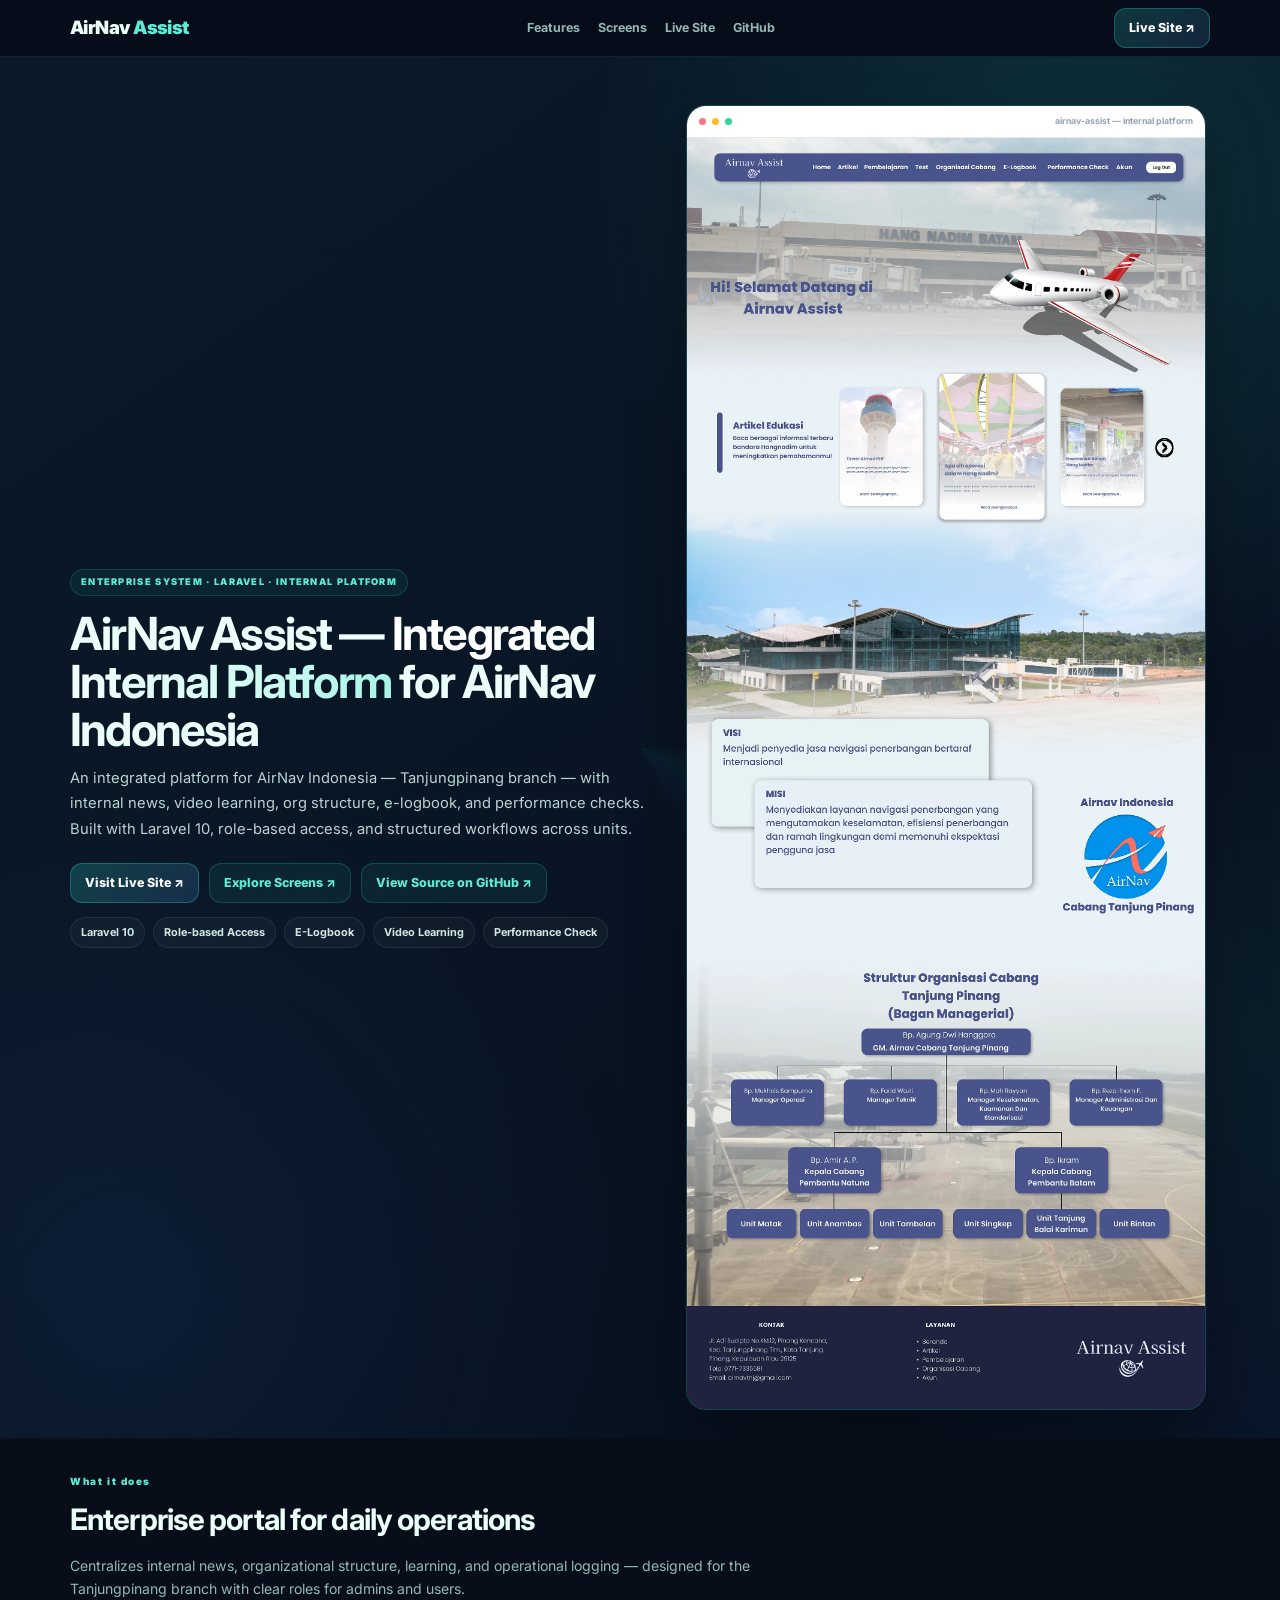
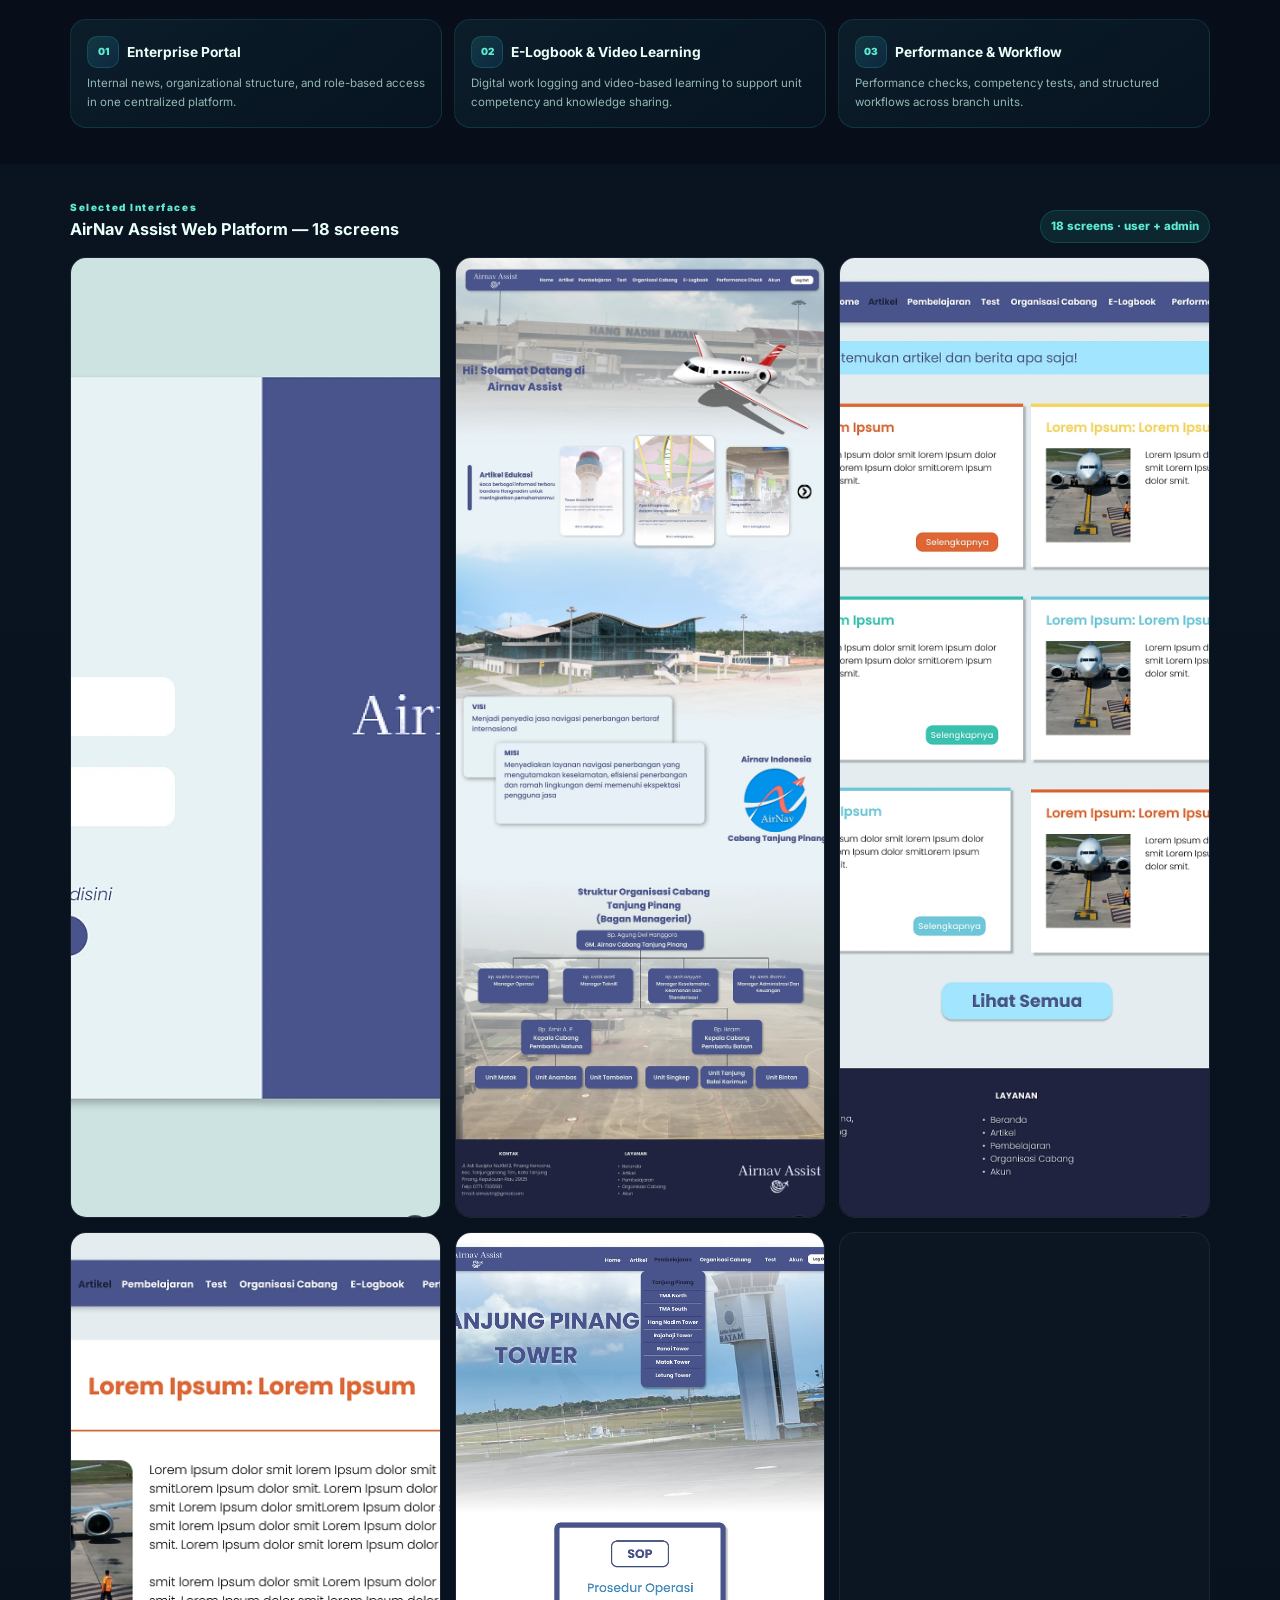
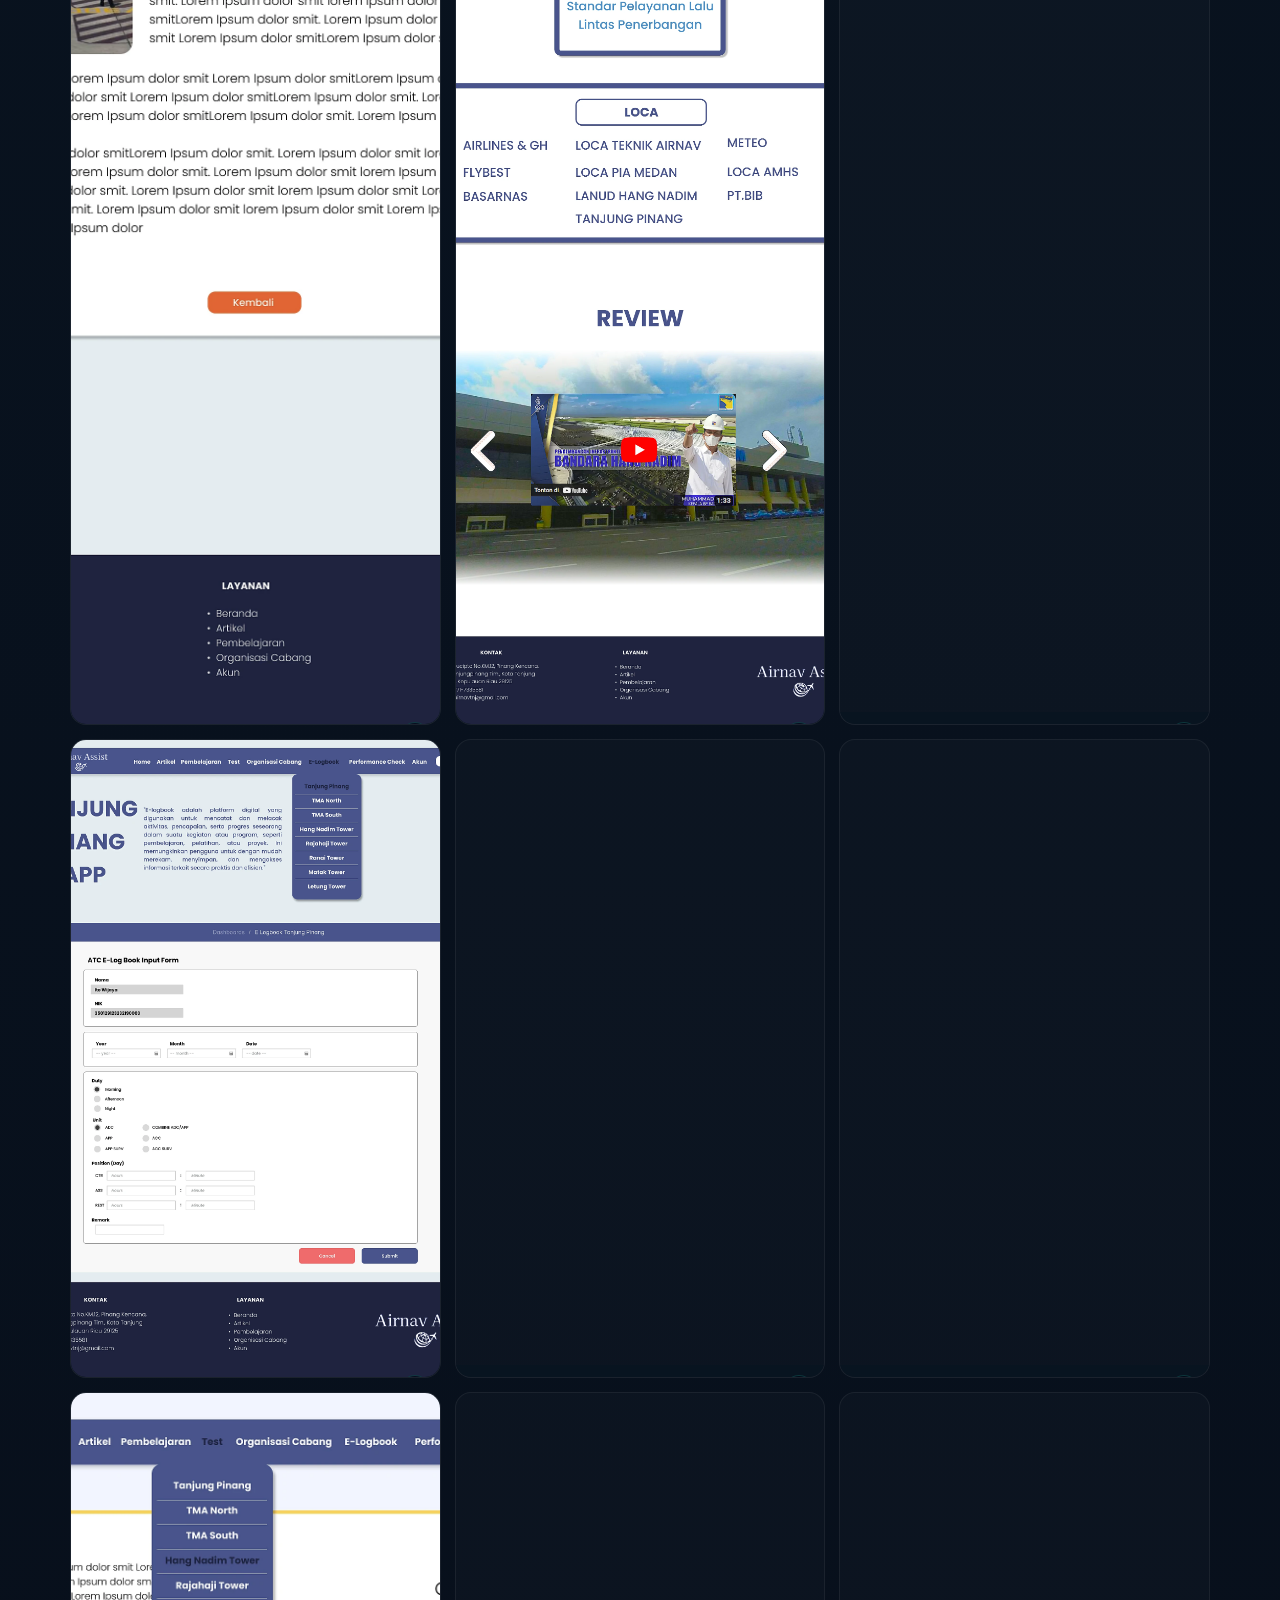
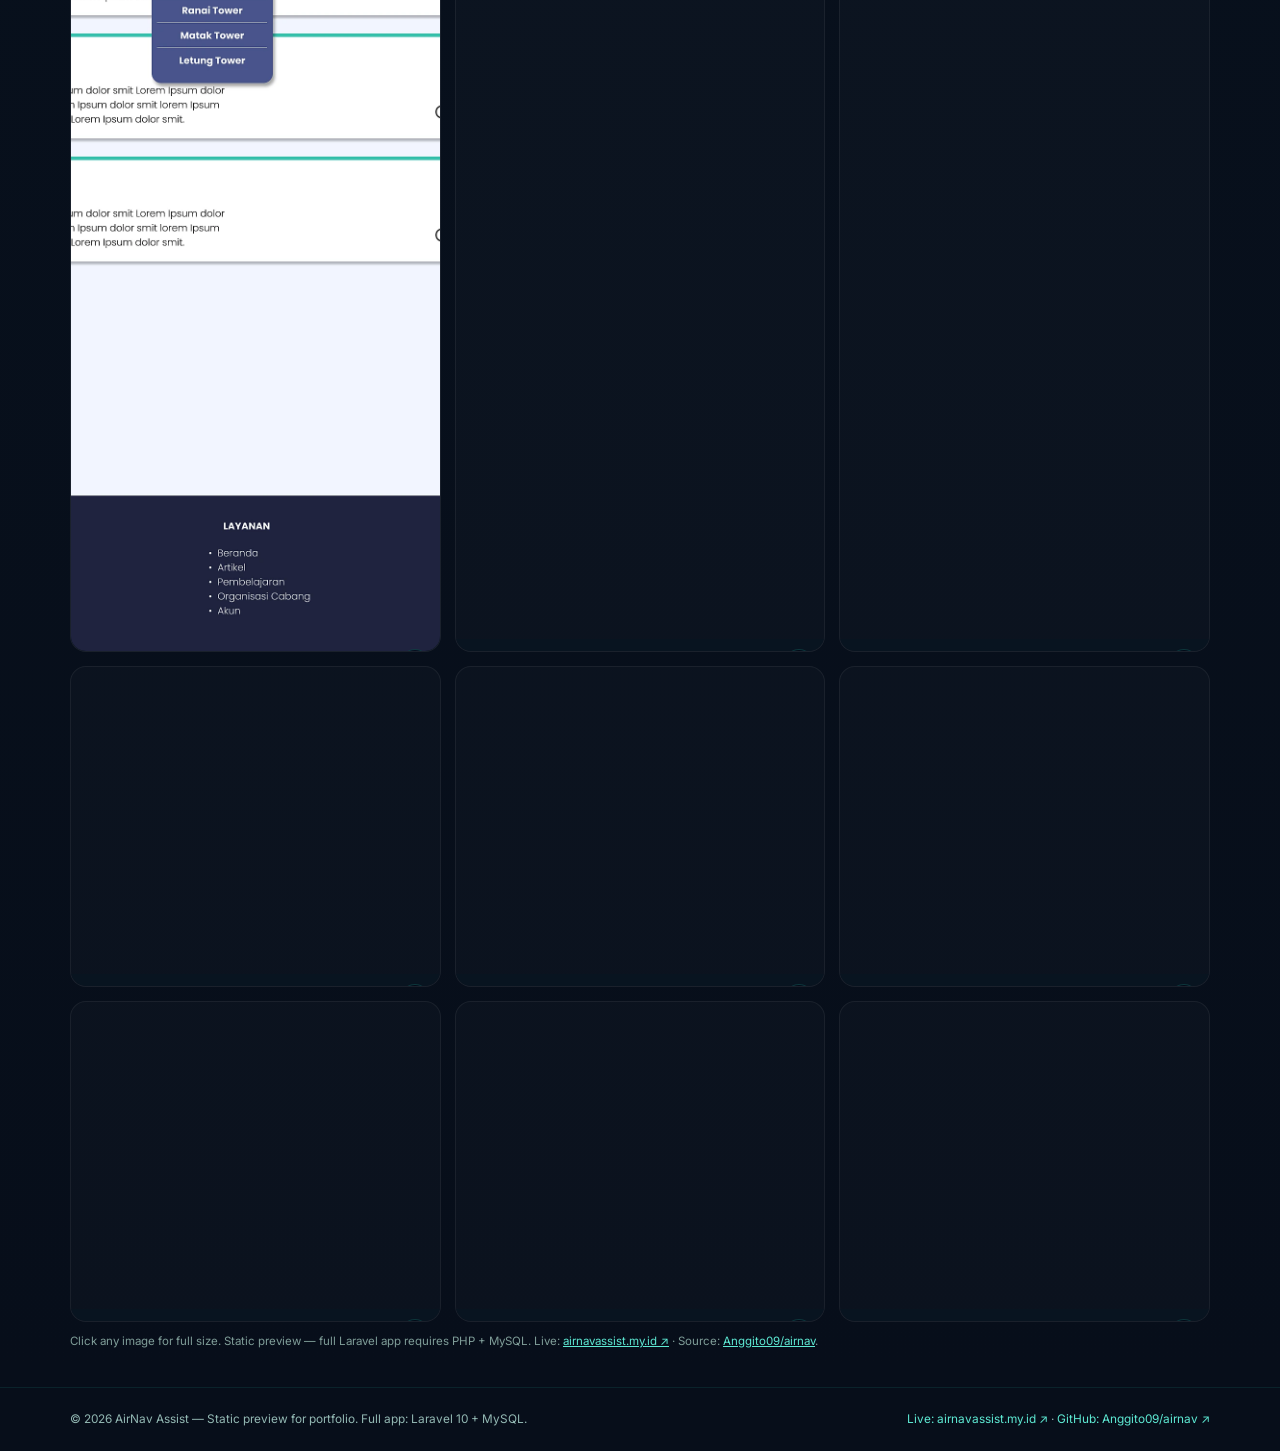
==== airnav-preview/index.html @ 6dcda66e "feat: AirNav Assist live site + updated GitHub links - Card title now full: AirNav Assist - Integrat" ====
<!DOCTYPE html>
<html lang="en">
<head>
<meta charset="UTF-8">
<meta name="viewport" content="width=device-width, initial-scale=1.0">
<title>AirNav Assist — Integrated Internal Platform for AirNav Indonesia</title>
<meta name="description" content="AirNav Assist — Integrated internal platform for AirNav Indonesia Tanjungpinang branch. Internal news, e-logbook, video learning, org structure & performance checks. Laravel enterprise system.">
<link rel="preconnect" href="https://fonts.googleapis.com">
<link rel="preconnect" href="https://fonts.gstatic.com" crossorigin>
<link href="https://fonts.googleapis.com/css2?family=Inter:wght@400;500;600;700;800;900&display=swap" rel="stylesheet">
<style>
*{box-sizing:border-box;margin:0;padding:0}
:root{--teal:#2dd4bf;--teal2:#5eead4;--blue:#60a5fa;--bg:#070e1a;--card:#0d1f2e;--muted:#93b8b3;--line:rgba(45,212,191,.14)}
html{scroll-behavior:smooth}
body{font-family:'Inter',system-ui,sans-serif;background:var(--bg);color:#eafff9;line-height:1.6;overflow-x:hidden}
a{color:inherit;text-decoration:none}
.container{max-width:1180px;margin:0 auto;padding:0 20px}
.nav{position:sticky;top:0;z-index:50;backdrop-filter:blur(14px);background:rgba(7,14,26,.78);border-bottom:1px solid rgba(45,212,191,.12)}
.nav-inner{display:flex;align-items:center;justify-content:space-between;gap:16px;min-height:56px}
.brand{font-weight:900;letter-spacing:-.03em;font-size:1.15rem}
.brand span{color:var(--teal2)}
.nav-links{display:flex;gap:18px;flex-wrap:wrap;font-size:.78rem;font-weight:700;color:var(--muted)}
.nav-links a:hover{color:var(--teal2)}
.btn{display:inline-flex;align-items:center;gap:8px;min-height:40px;padding:9px 14px;border-radius:12px;border:1px solid rgba(45,212,191,.22);background:rgba(45,212,191,.08);color:var(--teal2);font-size:.78rem;font-weight:800;transition:transform .2s,background .2s,border-color .2s}
.btn:hover{transform:translateY(-2px);background:rgba(45,212,191,.14);border-color:rgba(45,212,191,.35)}
.btn.primary{background:linear-gradient(135deg,rgba(45,212,191,.22),rgba(96,165,250,.16));color:#fff;border-color:rgba(45,212,191,.32)}
.hero{position:relative;overflow:hidden;padding:48px 0 28px;background:radial-gradient(circle at 85% 10%,rgba(45,212,191,.14),transparent 30%),radial-gradient(circle at 10% 90%,rgba(59,130,246,.08),transparent 30%),linear-gradient(145deg,#0a1a2a,#07101e)}
.hero::after{content:"";position:absolute;inset:-40%;background:conic-gradient(from 180deg,transparent 0 74%,rgba(45,212,191,.06) 82%,rgba(59,130,246,.05) 88%,transparent 94%);animation:spin 18s linear infinite;pointer-events:none}
.hero-grid{position:relative;z-index:1;display:grid;grid-template-columns:minmax(0,1.05fr) minmax(320px,.95fr);gap:28px;align-items:center}
.kicker{display:inline-flex;align-items:center;gap:8px;padding:5px 10px;border-radius:999px;border:1px solid rgba(45,212,191,.18);background:rgba(45,212,191,.07);font-size:.58rem;font-weight:900;letter-spacing:.14em;color:var(--teal2)}
.hero h1{margin:14px 0 12px;font-size:clamp(1.9rem,3.6vw,2.85rem);line-height:1.05;letter-spacing:-.04em}
.hero h1 em{font-style:normal;background:linear-gradient(100deg,#fff 10%,#ccfbf1 30%,#5eead4 55%,#93c5fd 78%,#fff 92%);background-size:260% 100%;-webkit-background-clip:text;background-clip:text;color:transparent;animation:shine 5.5s linear infinite}
.hero p{max-width:640px;color:#b9d4d0;font-size:.92rem;line-height:1.75}
.hero-actions{display:flex;flex-wrap:wrap;gap:10px;margin-top:20px}
.hero-badges{display:flex;flex-wrap:wrap;gap:8px;margin-top:14px}
.hero-badges span{padding:6px 10px;border-radius:999px;border:1px solid rgba(255,255,255,.08);background:rgba(255,255,255,.03);font-size:.68rem;font-weight:700;color:#cfe8e4}
.hero-visual{position:relative;min-height:360px;display:grid;place-items:center}
.hero-card{position:relative;width:min(100%,520px);border-radius:20px;overflow:hidden;border:1px solid rgba(45,212,191,.18);background:#0f2436;box-shadow:0 28px 60px rgba(0,0,0,.35)}
.hero-card img{width:100%;display:block;object-fit:cover}
.hero-card-bar{height:32px;display:flex;align-items:center;gap:6px;padding:0 12px;background:#fff;border-bottom:1px solid #e5e7eb}
.hero-card-bar i{width:7px;height:7px;border-radius:50%;background:#e5e7eb}
.hero-card-bar i:first-child{background:#fb7185}
.hero-card-bar i:nth-child(2){background:#fbbf24}
.hero-card-bar i:nth-child(3){background:#34d399}
.hero-card-bar em{margin-left:auto;font-style:normal;font-size:.55rem;font-weight:700;color:#94a3b8}
.section{padding:36px 0}
.section-alt{background:linear-gradient(180deg,rgba(13,31,44,.35),transparent)}
.eyebrow{font-size:.62rem;font-weight:900;letter-spacing:.16em;color:var(--teal2)}
.section h2{margin:6px 0 10px;font-size:clamp(1.35rem,2.4vw,1.85rem);letter-spacing:-.03em}
.section-copy{max-width:720px;color:var(--muted);font-size:.88rem;line-height:1.7}
.features{display:grid;grid-template-columns:repeat(3,minmax(0,1fr));gap:12px;margin-top:18px}
.feat{padding:16px;border-radius:16px;border:1px solid var(--line);background:linear-gradient(145deg,rgba(16,42,56,.55),rgba(8,26,40,.45))}
.feat b{display:flex;align-items:center;gap:8px;font-size:.86rem}
.feat i{display:grid;place-items:center;width:32px;height:32px;border-radius:10px;background:linear-gradient(135deg,rgba(45,212,191,.16),rgba(59,130,246,.12));border:1px solid rgba(45,212,191,.18);color:var(--teal2);font-style:normal;font-size:.62rem;font-weight:900}
.feat small{display:block;margin-top:6px;color:var(--muted);font-size:.72rem;line-height:1.6}
.screens-head{display:flex;align-items:end;justify-content:space-between;gap:16px;flex-wrap:wrap;margin-bottom:14px}
.screens-head strong{font-size:1.02rem}
.screens-head span{padding:6px 10px;border-radius:999px;background:rgba(45,212,191,.1);border:1px solid rgba(45,212,191,.18);color:var(--teal2);font-size:.72rem;font-weight:800}
.grid{display:grid;grid-template-columns:repeat(3,minmax(0,1fr));gap:14px}
.shot{border:1px solid rgba(255,255,255,.06);border-radius:16px;overflow:hidden;background:rgba(255,255,255,.02);cursor:zoom-in;transition:transform .25s,border-color .25s,box-shadow .25s}
.shot:hover{transform:translateY(-4px);border-color:rgba(45,212,191,.28);box-shadow:0 18px 36px rgba(2,8,23,.28)}
.shot-media{position:relative;height:220px;overflow:hidden;background:#081420}
.shot-media img{width:100%;height:100%;object-fit:cover;object-position:top center;transition:transform .45s}
.shot:hover .shot-media img{transform:scale(1.03)}
.shot-media::after{content:'↗';position:absolute;right:10px;top:10px;display:grid;place-items:center;width:28px;height:28px;border-radius:50%;background:rgba(2,8,23,.78);border:1px solid rgba(45,212,191,.22);color:var(--teal2);font-size:.85rem;font-weight:800}
.shot-copy{padding:12px 13px 14px}
.shot-copy b{font-size:.86rem;color:#eafff9}
.shot-copy small{display:block;margin-top:4px;color:var(--muted);font-size:.72rem;line-height:1.5}
.note{margin-top:10px;color:#7f9d98;font-size:.72rem}
.lightbox{position:fixed;inset:0;z-index:9999;display:grid;place-items:center;padding:24px;background:rgba(2,6,23,.88);backdrop-filter:blur(12px);opacity:0;visibility:hidden;transition:opacity .2s,visibility .2s}
.lightbox.is-open{opacity:1;visibility:visible}
.lightbox img{max-width:min(1180px,94vw);max-height:88vh;border-radius:14px;background:#fff;box-shadow:0 28px 80px rgba(0,0,0,.45)}
.lightbox-close{position:fixed;right:20px;top:18px;width:44px;height:44px;border-radius:50%;border:1px solid rgba(255,255,255,.2);background:rgba(255,255,255,.1);color:#fff;font-size:1.6rem;cursor:pointer}
.footer{padding:22px 0;border-top:1px solid rgba(45,212,191,.1);color:var(--muted);font-size:.74rem}
.footer-inner{display:flex;justify-content:space-between;gap:12px;flex-wrap:wrap}
@keyframes spin{to{transform:rotate(360deg)}}
@keyframes shine{0%{background-position:0% 50%}100%{background-position:260% 50%}}
@media(max-width:900px){.hero-grid{grid-template-columns:1fr}.features{grid-template-columns:1fr}.grid{grid-template-columns:repeat(2,minmax(0,1fr))}.shot-media{height:200px}}
@media(max-width:560px){.grid{grid-template-columns:1fr}.shot-media{height:220px}}
</style>
</head>
<body>
<header class="nav">
  <div class="container nav-inner">
    <a class="brand" href="#">AirNav <span>Assist</span></a>
    <nav class="nav-links">
      <a href="#features">Features</a>
      <a href="#screens">Screens</a>
      <a href="http://airnavassist.my.id/" target="_blank" rel="noreferrer">Live Site</a>
      <a href="https://github.com/Anggito09/airnav" target="_blank" rel="noreferrer">GitHub</a>
    </nav>
    <a class="btn primary" href="http://airnavassist.my.id/" target="_blank" rel="noreferrer">Live Site ↗</a>
  </div>
</header>

<section class="hero">
  <div class="container hero-grid">
    <div>
      <div class="kicker">ENTERPRISE SYSTEM · LARAVEL · INTERNAL PLATFORM</div>
      <h1>AirNav Assist — <em>Integrated Internal Platform</em> for AirNav Indonesia</h1>
      <p>An integrated platform for AirNav Indonesia — Tanjungpinang branch — with internal news, video learning, org structure, e-logbook, and performance checks. Built with Laravel 10, role-based access, and structured workflows across units.</p>
      <div class="hero-actions">
        <a class="btn primary" href="http://airnavassist.my.id/" target="_blank" rel="noreferrer">Visit Live Site ↗</a>
        <a class="btn" href="#screens">Explore Screens ↗</a>
        <a class="btn" href="https://github.com/Anggito09/airnav" target="_blank" rel="noreferrer">View Source on GitHub ↗</a>
      </div>
      <div class="hero-badges">
        <span>Laravel 10</span><span>Role-based Access</span><span>E-Logbook</span><span>Video Learning</span><span>Performance Check</span>
      </div>
    </div>
    <div class="hero-visual">
      <div class="hero-card">
        <div class="hero-card-bar"><i></i><i></i><i></i><em>airnav-assist — internal platform</em></div>
        <img src="../assets/airnav/airnav-beranda.webp" alt="AirNav Assist home screen" loading="eager" decoding="async">
      </div>
    </div>
  </div>
</section>

<section id="features" class="section">
  <div class="container">
    <div class="eyebrow">What it does</div>
    <h2>Enterprise portal for daily operations</h2>
    <p class="section-copy">Centralizes internal news, organizational structure, learning, and operational logging — designed for the Tanjungpinang branch with clear roles for admins and users.</p>
    <div class="features">
      <div class="feat"><b><i>01</i> Enterprise Portal</b><small>Internal news, organizational structure, and role-based access in one centralized platform.</small></div>
      <div class="feat"><b><i>02</i> E-Logbook & Video Learning</b><small>Digital work logging and video-based learning to support unit competency and knowledge sharing.</small></div>
      <div class="feat"><b><i>03</i> Performance & Workflow</b><small>Performance checks, competency tests, and structured workflows across branch units.</small></div>
    </div>
  </div>
</section>

<section id="screens" class="section section-alt">
  <div class="container">
    <div class="screens-head">
      <div>
        <div class="eyebrow">Selected Interfaces</div>
        <strong>AirNav Assist Web Platform — 18 screens</strong>
      </div>
      <span>18 screens · user + admin</span>
    </div>
    <div class="grid" id="grid"></div>
    <div class="note">Click any image for full size. Static preview — full Laravel app requires PHP + MySQL. Live: <a href="http://airnavassist.my.id/" target="_blank" rel="noreferrer" style="color:var(--teal2);text-decoration:underline">airnavassist.my.id ↗</a> · Source: <a href="https://github.com/Anggito09/airnav" target="_blank" rel="noreferrer" style="color:var(--teal2);text-decoration:underline">Anggito09/airnav</a>.</div>
  </div>
</section>

<footer class="footer">
  <div class="container footer-inner">
    <span>© 2026 AirNav Assist — Static preview for portfolio. Full app: Laravel 10 + MySQL.</span>
    <span><a href="http://airnavassist.my.id/" target="_blank" rel="noreferrer" style="color:var(--teal2)">Live: airnavassist.my.id ↗</a> · <a href="https://github.com/Anggito09/airnav" target="_blank" rel="noreferrer" style="color:var(--teal2)">GitHub: Anggito09/airnav ↗</a></span>
  </div>
</footer>

<div class="lightbox" id="lightbox" role="dialog" aria-modal="true" aria-label="Screenshot preview">
  <button class="lightbox-close" type="button" aria-label="Close preview">×</button>
  <img alt="AirNav Assist screenshot preview">
</div>

<script>
const screens=[
  {src:'../assets/airnav/airnav-login.webp', title:'Login & Authentication', desc:'Entry point to the internal platform.'},
  {src:'../assets/airnav/airnav-beranda.webp', title:'Home', desc:'Main user dashboard with activity summary.'},
  {src:'../assets/airnav/airnav-artikel.webp', title:'Articles', desc:'Internal knowledge article list.'},
  {src:'../assets/airnav/airnav-artikel-2.webp', title:'Article Detail', desc:'Article detail page for full reading.'},
  {src:'../assets/airnav/airnav-pembelajaran.webp', title:'Learning', desc:'Video learning and course modules.'},
  {src:'../assets/airnav/airnav-pembelajaran-fix.webp', title:'Learning — Updated', desc:'Improved learning module view.'},
  {src:'../assets/airnav/airnav-elogbook.webp', title:'E-Logbook', desc:'Daily electronic work logging.'},
  {src:'../assets/airnav/airnav-elogbook-2.webp', title:'E-Logbook Detail', desc:'Entry details and logbook history.'},
  {src:'../assets/airnav/airnav-test-list.webp', title:'Test List', desc:'Competency test and evaluation list.'},
  {src:'../assets/airnav/airnav-test-list-2.webp', title:'Test List Variant', desc:'Variant of the test list view.'},
  {src:'../assets/airnav/airnav-test-content.webp', title:'Test Content', desc:'Question content and test materials.'},
  {src:'../assets/airnav/airnav-test-hasil.webp', title:'Test Results', desc:'Results, scores, and evaluation.'},
  {src:'../assets/airnav/airnav-akun.webp', title:'Account', desc:'Profile management and account settings.'},
  {src:'../assets/airnav/airnav-admin-artikel.webp', title:'Admin: Articles', desc:'Manage and publish articles.'},
  {src:'../assets/airnav/airnav-admin-pembelajaran.webp', title:'Admin: Learning', desc:'Manage learning modules.'},
  {src:'../assets/airnav/airnav-admin-elogbook.webp', title:'Admin: E-Logbook', desc:'Manage and verify e-logbook.'},
  {src:'../assets/airnav/airnav-admin-pengguna.webp', title:'Admin: Users', desc:'Manage user data and roles.'},
  {src:'../assets/airnav/airnav-admin-test.webp', title:'Admin: Tests', desc:'Manage question bank and tests.'},
];
const v='20260828-airnav-preview-v1';
const grid=document.getElementById('grid');
grid.innerHTML=screens.map(s=>`
  <button class="shot" type="button" data-full="${s.src}" aria-label="Open ${s.title}">
    <span class="shot-media"><img src="${s.src}?v=${v}" alt="${s.title}" loading="lazy" decoding="async"></span>
    <span class="shot-copy"><b>${s.title}</b><small>${s.desc}</small></span>
  </button>
`).join('');
const lb=document.getElementById('lightbox');
const lbImg=lb.querySelector('img');
const close=()=>{lb.classList.remove('is-open');document.body.style.overflow='';};
lb.querySelector('.lightbox-close').addEventListener('click',close);
lb.addEventListener('click',e=>{if(e.target===lb) close();});
document.addEventListener('keydown',e=>{if(e.key==='Escape'&&lb.classList.contains('is-open')) close();});
grid.querySelectorAll('.shot').forEach(btn=>{
  btn.addEventListener('click',()=>{
    lbImg.src=btn.dataset.full+'?v='+v;
    lbImg.alt=btn.querySelector('img')?.alt||'AirNav Assist screenshot';
    lb.classList.add('is-open');
    document.body.style.overflow='hidden';
  });
});
grid.querySelectorAll('img').forEach(img=>{
  img.addEventListener('error',()=>{
    const s=img.getAttribute('src')||'';
    if(s.startsWith('../assets/')){
      img.src='https://raw.githubusercontent.com/Anggito09/portfolio-anggito/main/'+s.slice(3).split('?')[0]+'?v='+v;
    }
  },{once:true});
});
</script>
</body>
</html>
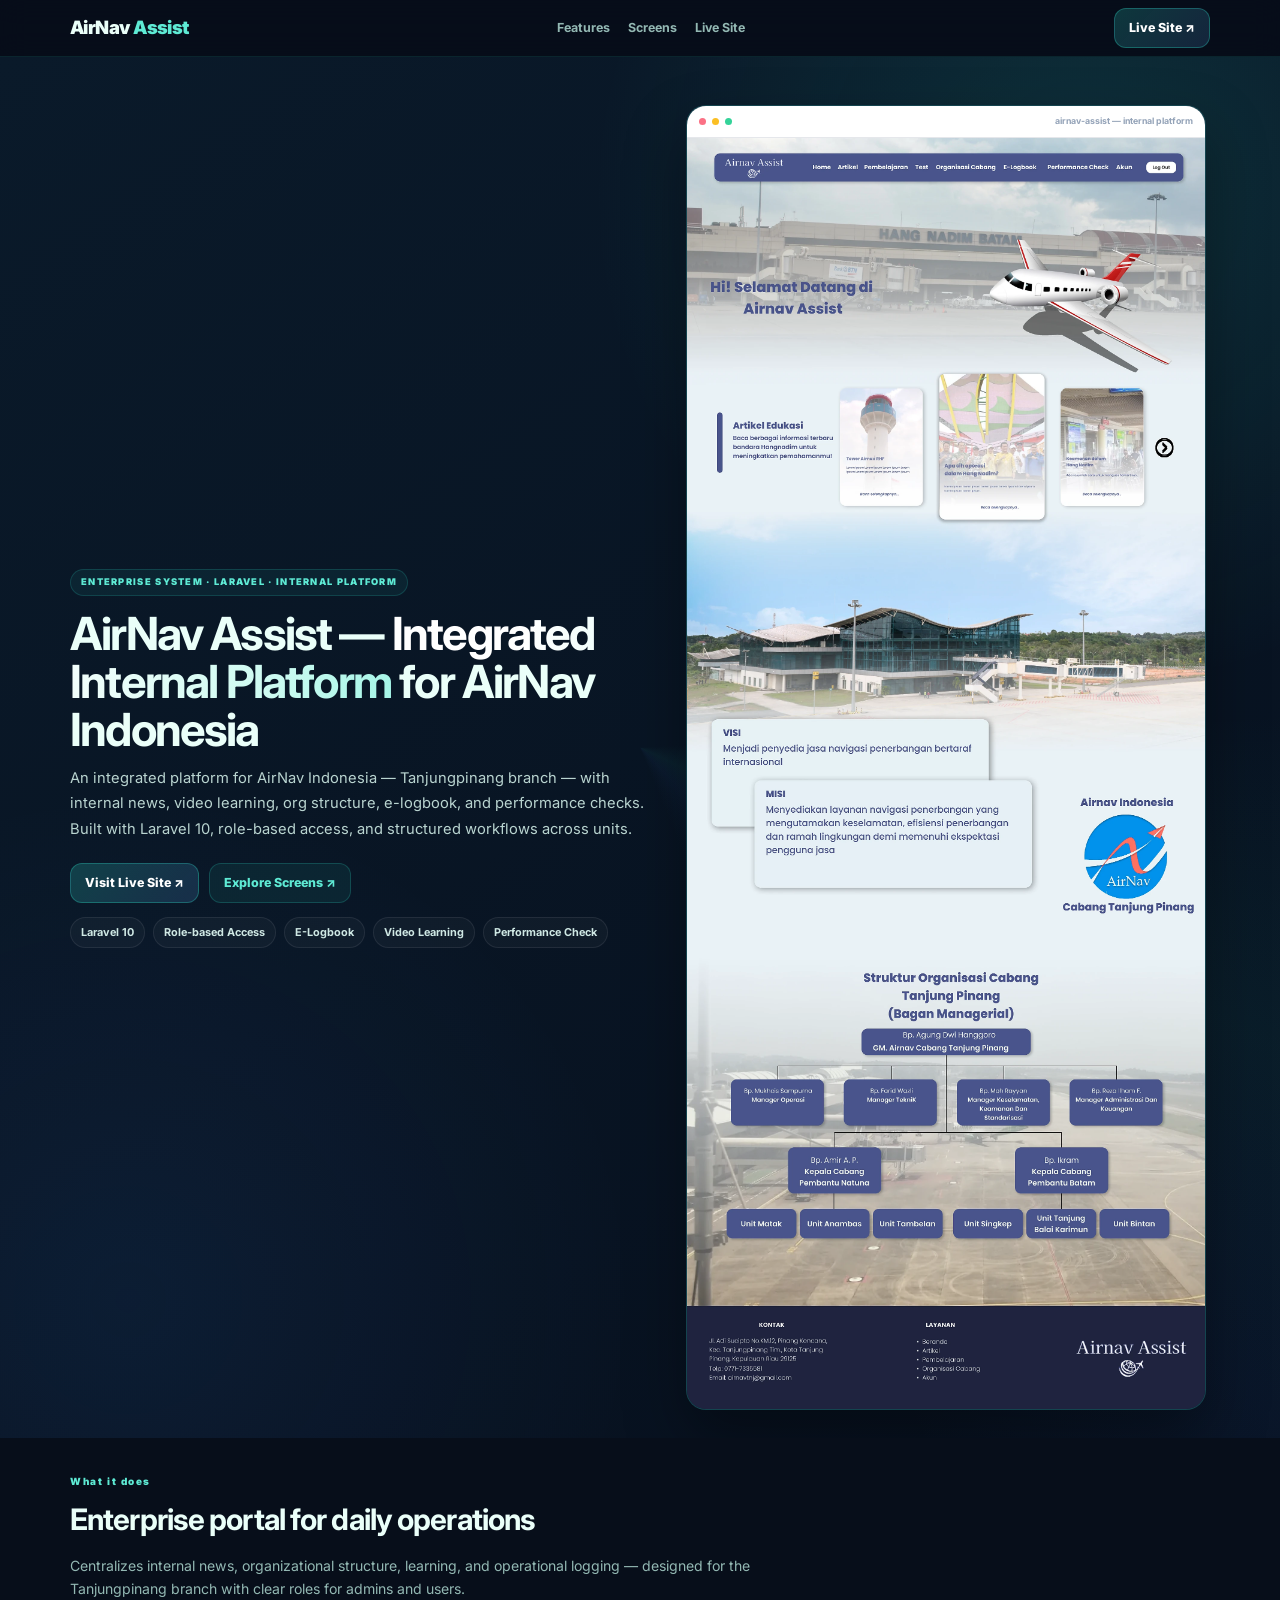
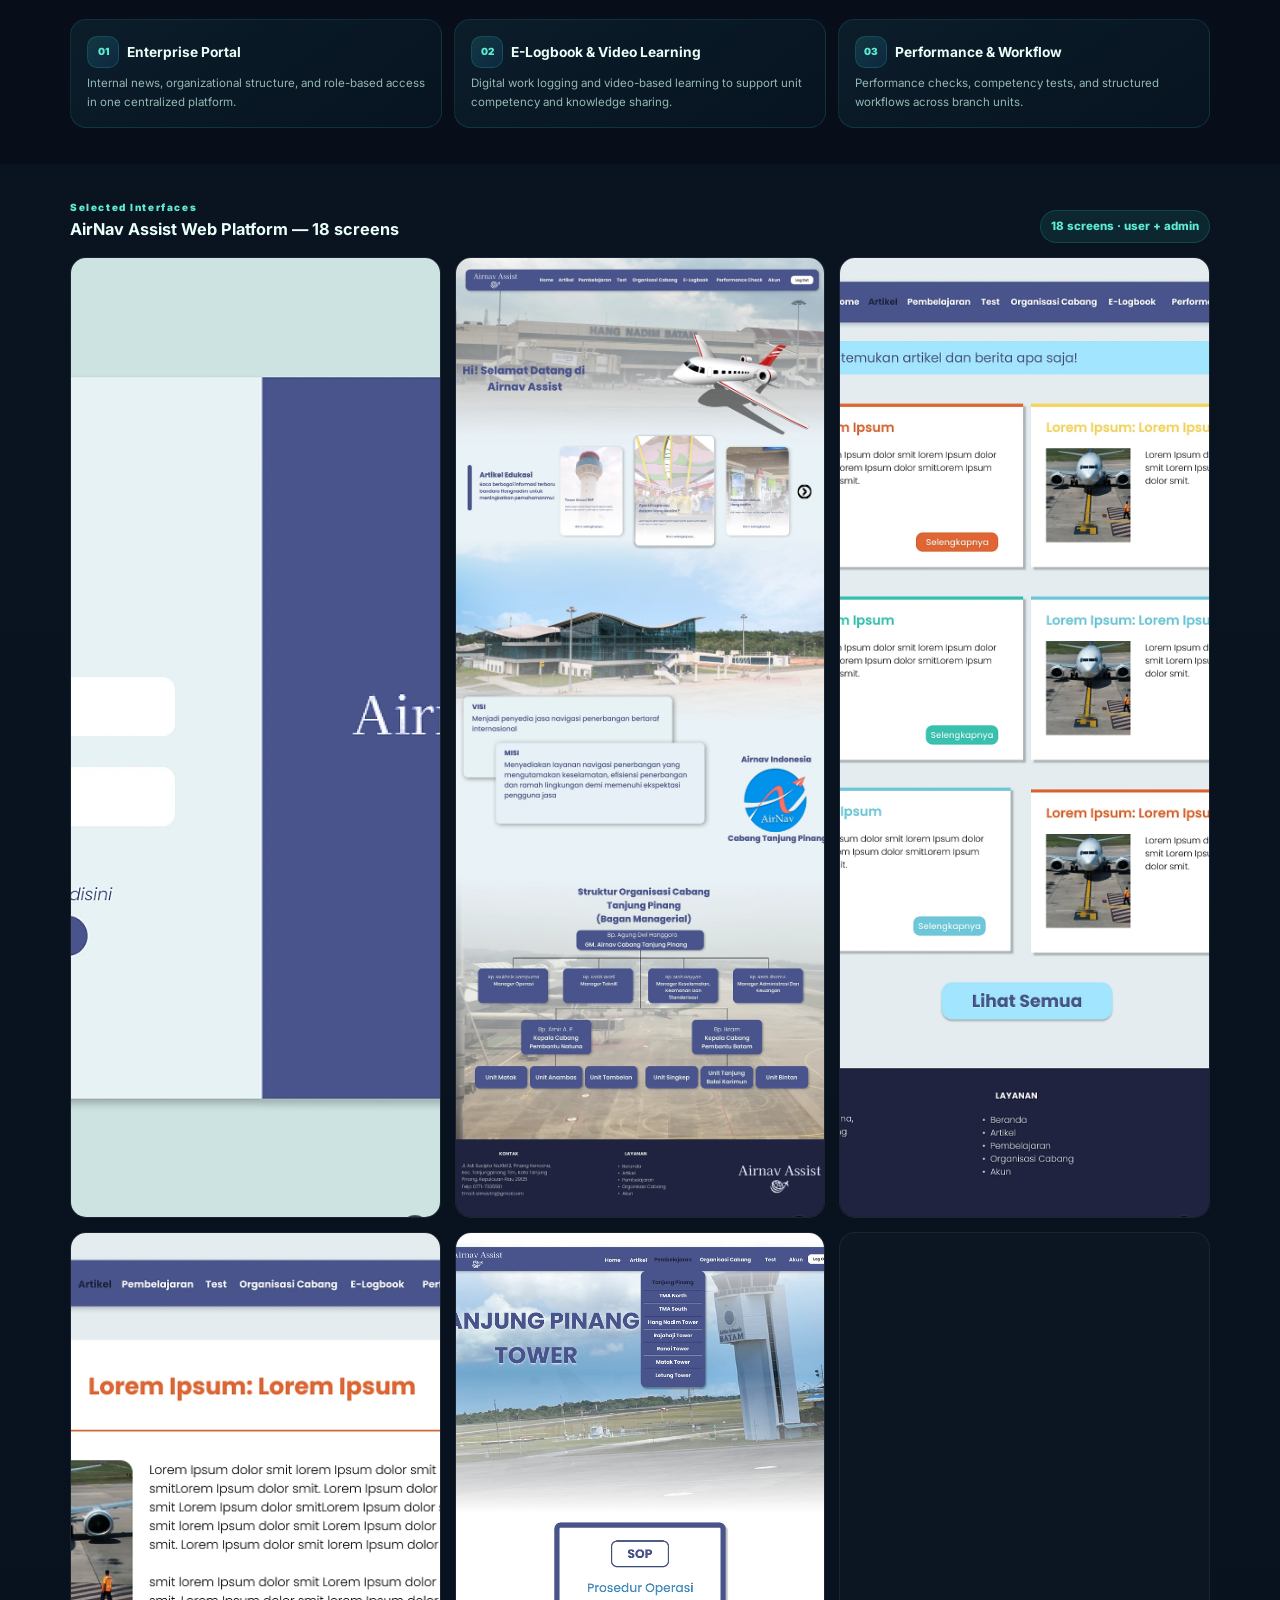
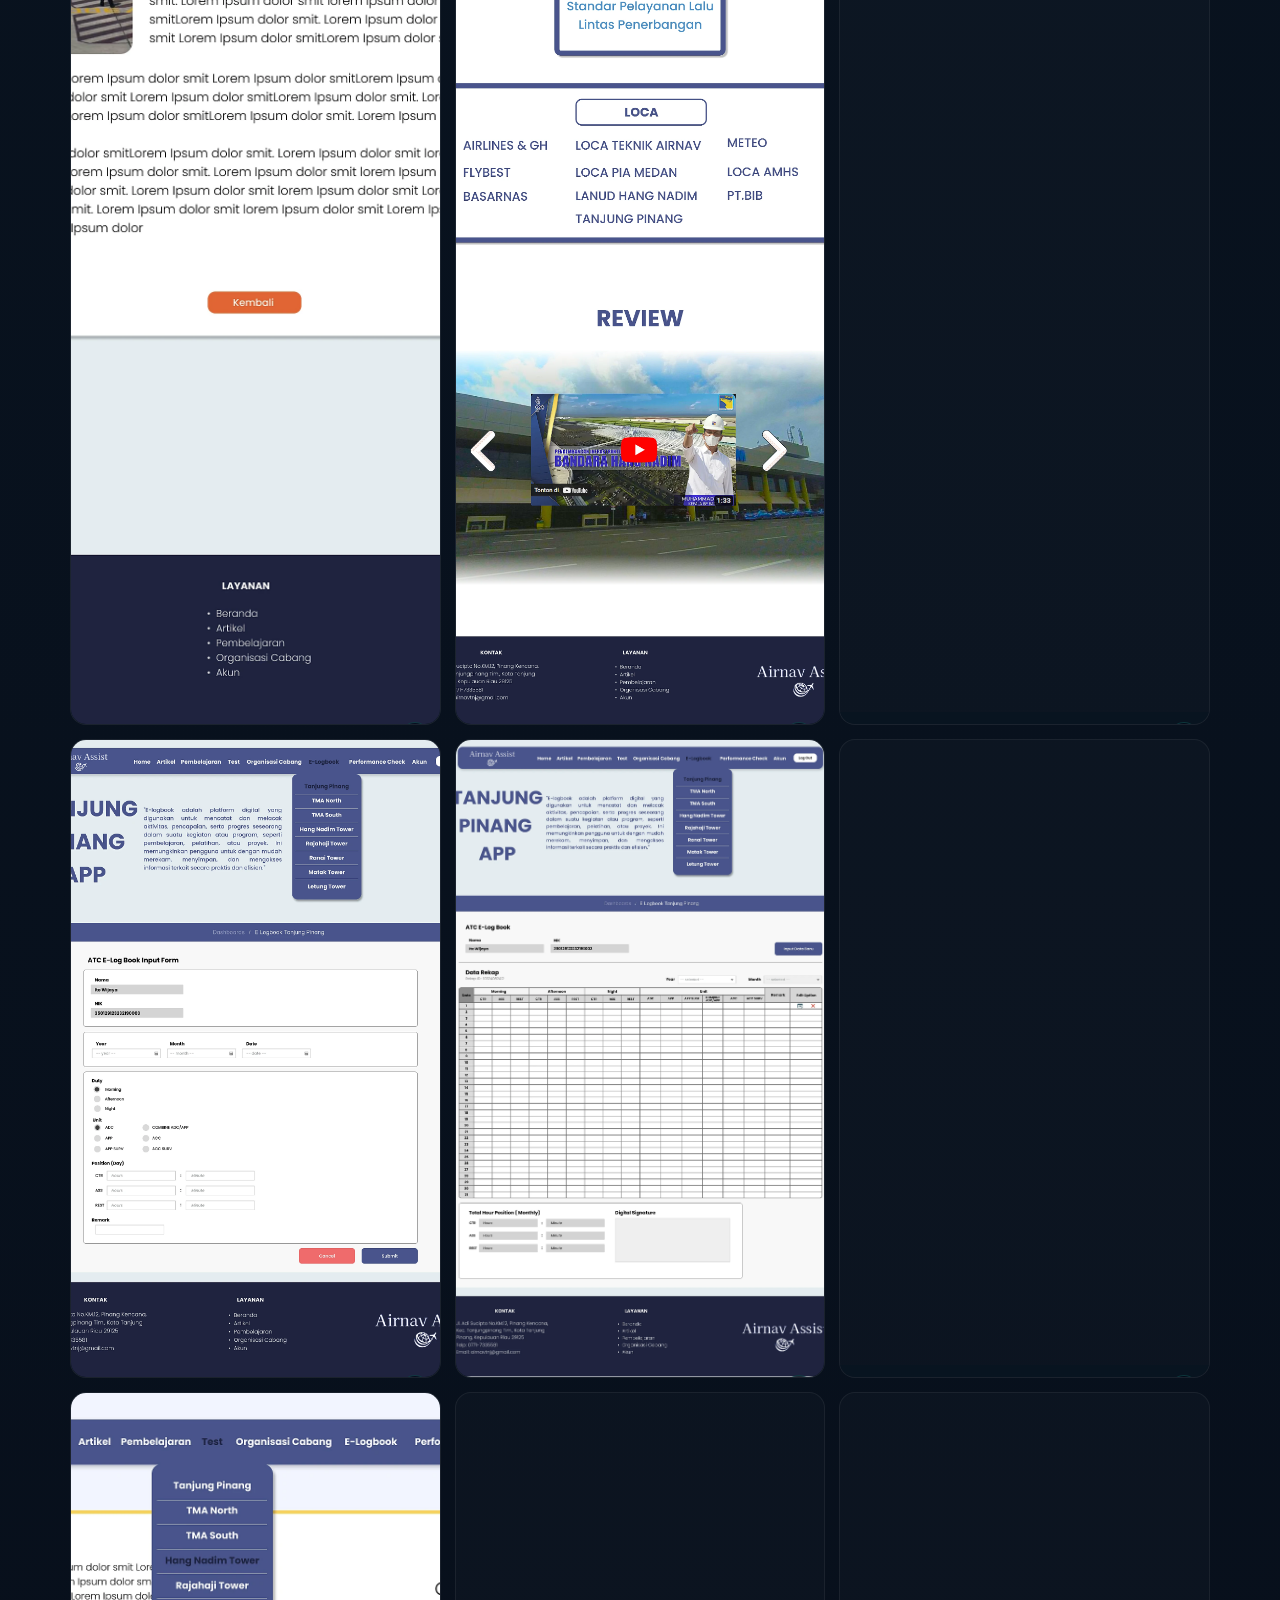
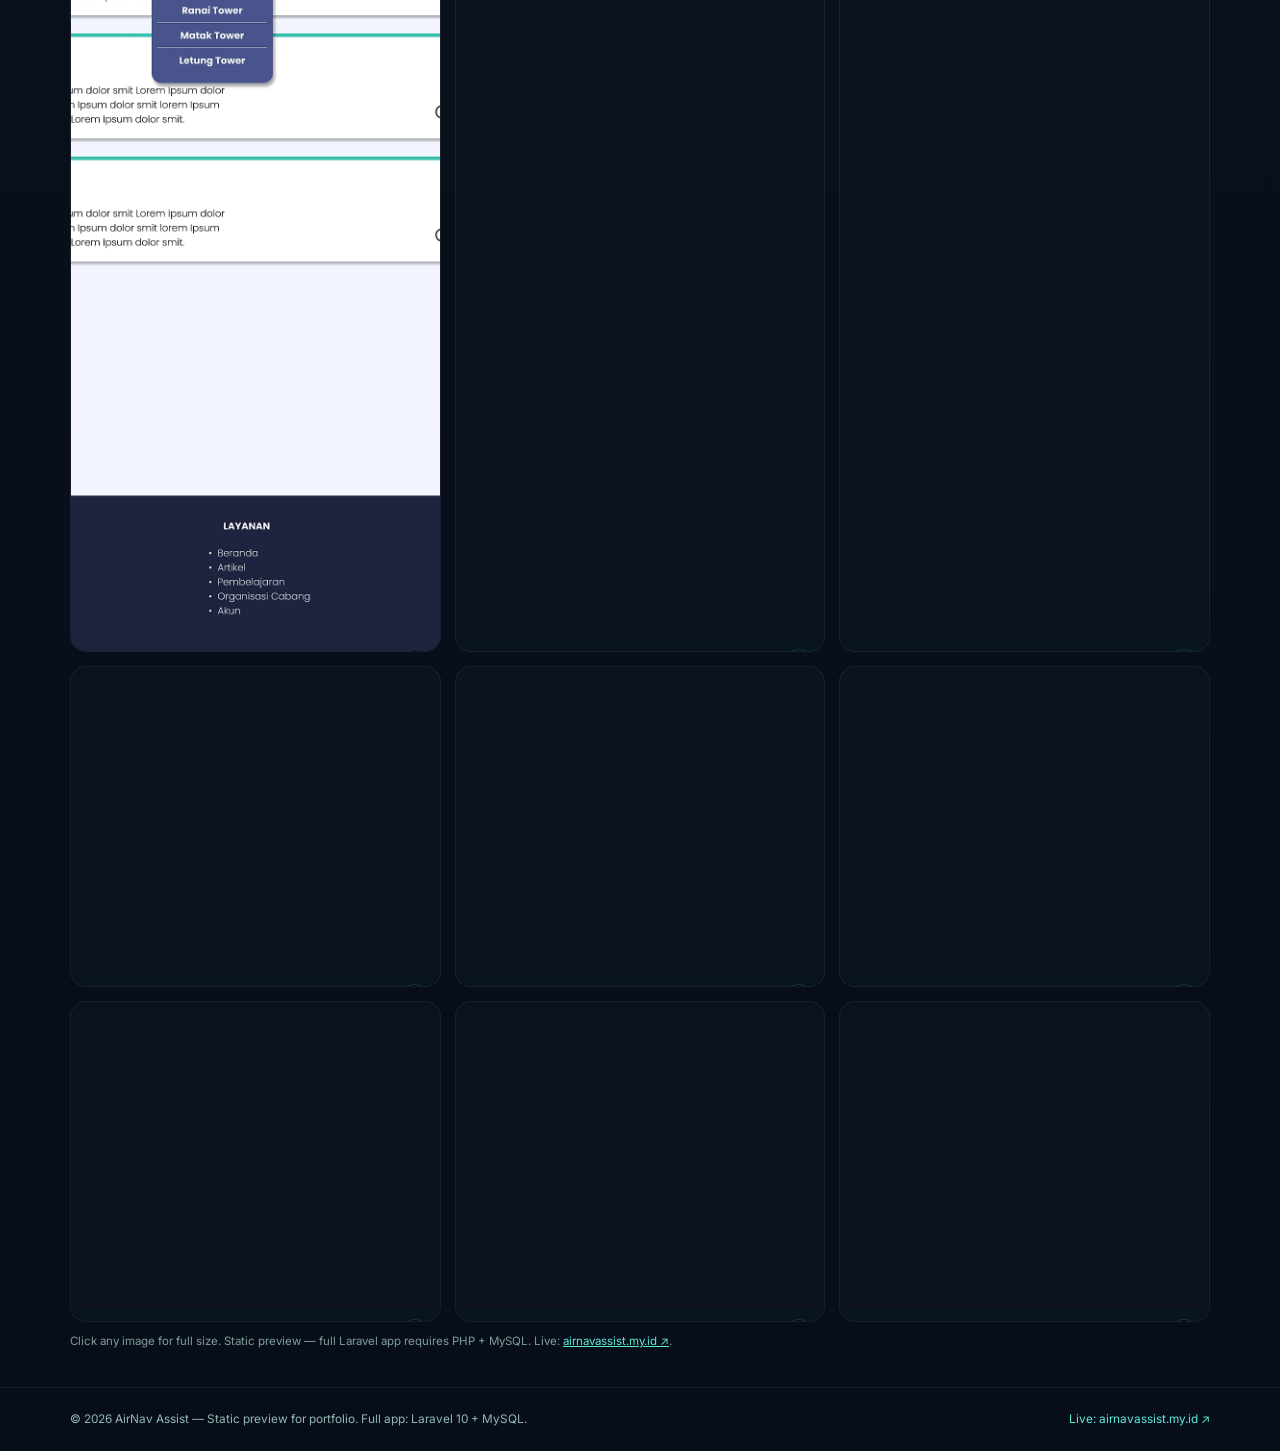
==== commit fa06d5d0: "Hapus link CityConnect/AirNav-GitHub/Mutant/Ambulance; APK naik ke atas" ====
--- a/airnav-preview/index.html
+++ b/airnav-preview/index.html
@@ -87,7 +87,6 @@
       <a href="#features">Features</a>
       <a href="#screens">Screens</a>
       <a href="http://airnavassist.my.id/" target="_blank" rel="noreferrer">Live Site</a>
-      <a href="https://github.com/Anggito09/airnav" target="_blank" rel="noreferrer">GitHub</a>
     </nav>
     <a class="btn primary" href="http://airnavassist.my.id/" target="_blank" rel="noreferrer">Live Site ↗</a>
   </div>
@@ -102,7 +101,6 @@
       <div class="hero-actions">
         <a class="btn primary" href="http://airnavassist.my.id/" target="_blank" rel="noreferrer">Visit Live Site ↗</a>
         <a class="btn" href="#screens">Explore Screens ↗</a>
-        <a class="btn" href="https://github.com/Anggito09/airnav" target="_blank" rel="noreferrer">View Source on GitHub ↗</a>
       </div>
       <div class="hero-badges">
         <span>Laravel 10</span><span>Role-based Access</span><span>E-Logbook</span><span>Video Learning</span><span>Performance Check</span>
@@ -140,14 +138,14 @@
       <span>18 screens · user + admin</span>
     </div>
     <div class="grid" id="grid"></div>
-    <div class="note">Click any image for full size. Static preview — full Laravel app requires PHP + MySQL. Live: <a href="http://airnavassist.my.id/" target="_blank" rel="noreferrer" style="color:var(--teal2);text-decoration:underline">airnavassist.my.id ↗</a> · Source: <a href="https://github.com/Anggito09/airnav" target="_blank" rel="noreferrer" style="color:var(--teal2);text-decoration:underline">Anggito09/airnav</a>.</div>
+    <div class="note">Click any image for full size. Static preview — full Laravel app requires PHP + MySQL. Live: <a href="http://airnavassist.my.id/" target="_blank" rel="noreferrer" style="color:var(--teal2);text-decoration:underline">airnavassist.my.id ↗</a>.</div>
   </div>
 </section>
 
 <footer class="footer">
   <div class="container footer-inner">
     <span>© 2026 AirNav Assist — Static preview for portfolio. Full app: Laravel 10 + MySQL.</span>
-    <span><a href="http://airnavassist.my.id/" target="_blank" rel="noreferrer" style="color:var(--teal2)">Live: airnavassist.my.id ↗</a> · <a href="https://github.com/Anggito09/airnav" target="_blank" rel="noreferrer" style="color:var(--teal2)">GitHub: Anggito09/airnav ↗</a></span>
+    <span><a href="http://airnavassist.my.id/" target="_blank" rel="noreferrer" style="color:var(--teal2)">Live: airnavassist.my.id ↗</a></span>
   </div>
 </footer>
 
